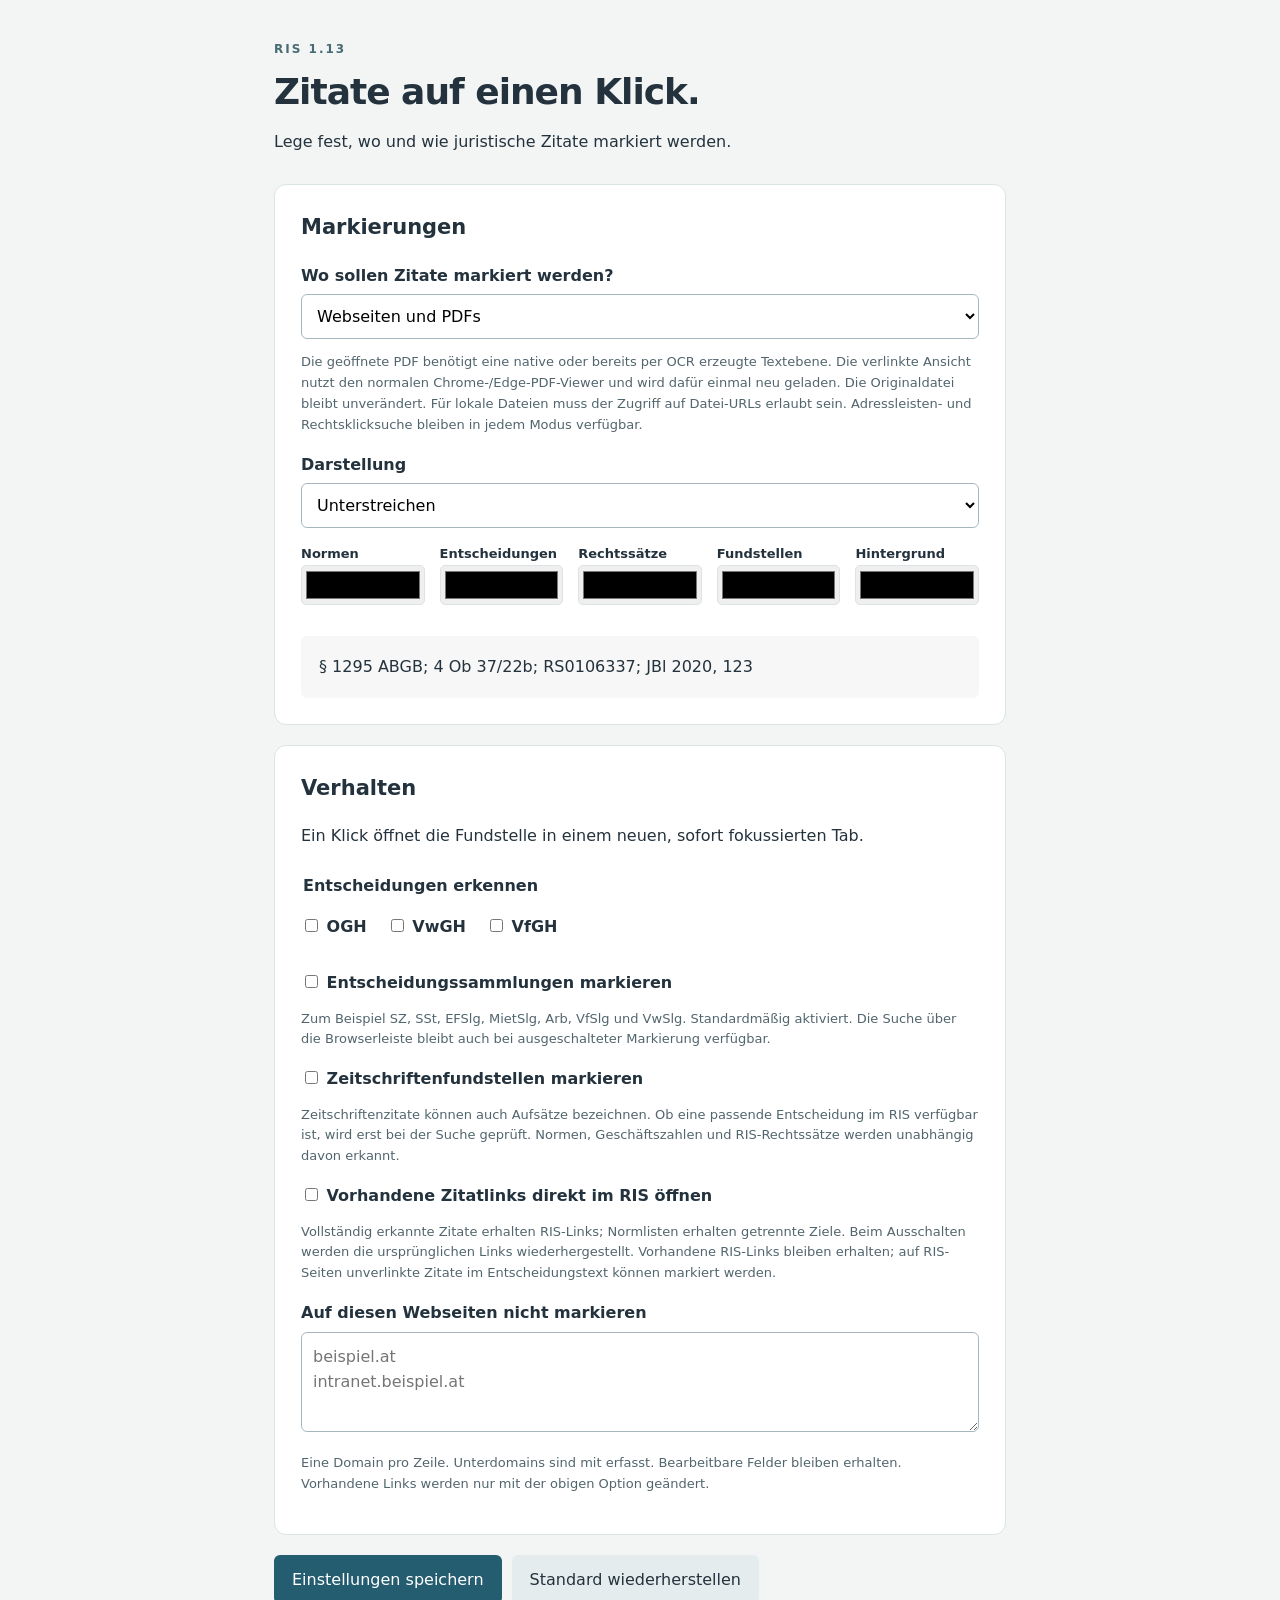
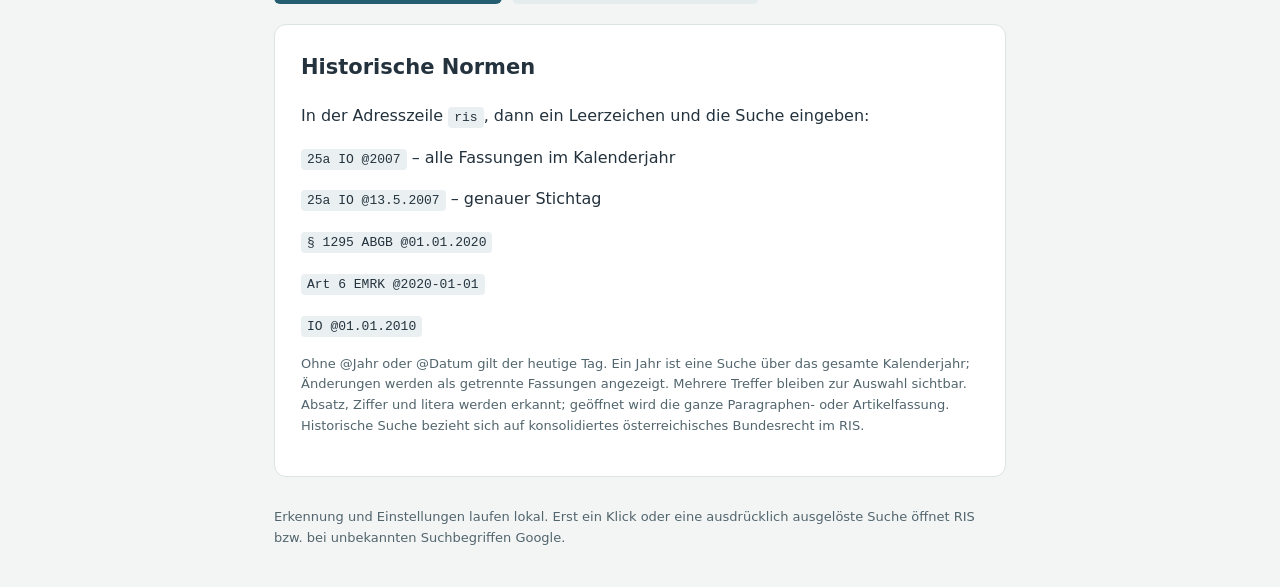
==== options.html @ 56ff08a6 "Veröffentliche RIS-Direkt-Suche 1.13 mit ZIP und Installationsanleitung" ====
<!doctype html><html lang="de"><head><meta charset="utf-8"><meta name="viewport" content="width=device-width,initial-scale=1"><title>RIS – Einstellungen</title><link rel="stylesheet" href="ui.css"></head>
<body><main><header><p class="eyebrow">RIS 1.13</p><h1>Zitate auf einen Klick.</h1><p>Lege fest, wo und wie juristische Zitate markiert werden.</p></header>
<form id="settings"><section><h2>Markierungen</h2><label for="mode">Wo sollen Zitate markiert werden?</label><select id="mode" name="mode"><option value="both">Webseiten und PDFs</option><option value="web">Nur Webseiten</option><option value="pdf">Nur PDFs</option><option value="off">Ganz aus</option></select>
<p class="hint">Die geöffnete PDF benötigt eine native oder bereits per OCR erzeugte Textebene. Die verlinkte Ansicht nutzt den normalen Chrome-/Edge-PDF-Viewer und wird dafür einmal neu geladen. Die Originaldatei bleibt unverändert. Für lokale Dateien muss der Zugriff auf Datei-URLs erlaubt sein. Adressleisten- und Rechtsklicksuche bleiben in jedem Modus verfügbar.</p>
<label for="style">Darstellung</label><select id="style" name="style"><option value="underline">Unterstreichen</option><option value="highlight">Text hervorheben</option><option value="both">Unterstreichen und hervorheben</option></select>
<div class="colors"><label>Normen<input type="color" name="normColor" id="normColor"></label><label>Entscheidungen<input type="color" name="caseColor" id="caseColor"></label><label>Rechtssätze<input type="color" name="rsColor" id="rsColor"></label><label>Fundstellen<input type="color" name="fundstelleColor" id="fundstelleColor"></label><label>Hintergrund<input type="color" name="highlightColor" id="highlightColor"></label></div>
<div class="preview" aria-label="Vorschau"><span data-type="norm">§ 1295 ABGB</span>; <span data-type="case">4 Ob 37/22b</span>; <span data-type="rs">RS0106337</span>; <span data-type="fundstelle">JBl 2020, 123</span></div></section>
<section><h2>Verhalten</h2><p>Ein Klick öffnet die Fundstelle in einem neuen, sofort fokussierten Tab.</p><fieldset><legend>Entscheidungen erkennen</legend><label><input type="checkbox" name="court" value="OGH"> OGH</label><label><input type="checkbox" name="court" value="VwGH"> VwGH</label><label><input type="checkbox" name="court" value="VfGH"> VfGH</label></fieldset>
<label><input type="checkbox" name="markCollections" id="markCollections"> Entscheidungssammlungen markieren</label><p class="hint">Zum Beispiel SZ, SSt, EFSlg, MietSlg, Arb, VfSlg und VwSlg. Standardmäßig aktiviert. Die Suche über die Browserleiste bleibt auch bei ausgeschalteter Markierung verfügbar.</p><label><input type="checkbox" name="markFundstellen" id="markFundstellen"> Zeitschriftenfundstellen markieren</label><p class="hint">Zeitschriftenzitate können auch Aufsätze bezeichnen. Ob eine passende Entscheidung im RIS verfügbar ist, wird erst bei der Suche geprüft. Normen, Geschäftszahlen und RIS-Rechtssätze werden unabhängig davon erkannt.</p><label><input type="checkbox" name="existingLinks" id="existingLinks"> Vorhandene Zitatlinks direkt im RIS öffnen</label><p class="hint">Vollständig erkannte Zitate erhalten RIS-Links; Normlisten erhalten getrennte Ziele. Beim Ausschalten werden die ursprünglichen Links wiederhergestellt. Vorhandene RIS-Links bleiben erhalten; auf RIS-Seiten unverlinkte Zitate im Entscheidungstext können markiert werden.</p><label for="excludedSites">Auf diesen Webseiten nicht markieren</label><textarea id="excludedSites" rows="3" placeholder="beispiel.at&#10;intranet.beispiel.at"></textarea><p class="hint">Eine Domain pro Zeile. Unterdomains sind mit erfasst. Bearbeitbare Felder bleiben erhalten. Vorhandene Links werden nur mit der obigen Option geändert.</p></section>
<div class="actions"><button type="submit">Einstellungen speichern</button><button type="button" id="reset" class="secondary">Standard wiederherstellen</button><span id="status" role="status" aria-live="polite"></span></div></form>
<section><h2>Historische Normen</h2><p>In der Adresszeile <code>ris</code>, dann ein Leerzeichen und die Suche eingeben:</p><p><code>25a IO @2007</code> – alle Fassungen im Kalenderjahr</p><p><code>25a IO @13.5.2007</code> – genauer Stichtag</p><p><code>§ 1295 ABGB @01.01.2020</code></p><p><code>Art 6 EMRK @2020-01-01</code></p><p><code>IO @01.01.2010</code></p><p class="hint">Ohne @Jahr oder @Datum gilt der heutige Tag. Ein Jahr ist eine Suche über das gesamte Kalenderjahr; Änderungen werden als getrennte Fassungen angezeigt. Mehrere Treffer bleiben zur Auswahl sichtbar. Absatz, Ziffer und litera werden erkannt; geöffnet wird die ganze Paragraphen- oder Artikelfassung. Historische Suche bezieht sich auf konsolidiertes österreichisches Bundesrecht im RIS.</p></section>
<footer>Erkennung und Einstellungen laufen lokal. Erst ein Klick oder eine ausdrücklich ausgelöste Suche öffnet RIS bzw. bei unbekannten Suchbegriffen Google.</footer></main><script src="settings.js"></script><script src="options.js"></script></body></html>
---- ui.css ----
:root{font-family:system-ui,-apple-system,"Segoe UI",sans-serif;color:#23323d;background:#f3f5f5;line-height:1.6;color-scheme:light}*{box-sizing:border-box}body{margin:0}main{max-width:780px;margin:40px auto;padding:0 24px}header{margin-bottom:30px}h1{font-size:36px;line-height:1.15;letter-spacing:-1px;margin:12px 0}h2{font-size:21px;margin:0 0 18px}.eyebrow{font-size:12px;font-weight:700;letter-spacing:2px;color:#486a73}section{padding:26px;border:1px solid #dce3e5;background:white;border-radius:12px;margin:20px 0}label{display:block;font-weight:600;margin:16px 0 6px}select,textarea{width:100%;padding:11px;border:1px solid #a6b8bf;border-radius:6px;background:white;font:inherit}input[type=color]{display:block;width:100%;height:40px;border:1px solid #dce3e5;border-radius:5px;cursor:pointer}.colors{display:grid;grid-template-columns:repeat(5,1fr);gap:15px}.colors label{font-size:13px}.hint,footer{font-size:13px;color:#52656d}fieldset{border:0;padding:0;margin:24px 0}fieldset label{display:inline-block;margin-right:20px}legend{font-weight:600}.preview{padding:18px;background:#f6f7f6;border-radius:6px;margin-top:25px}.actions{display:flex;flex-wrap:wrap;gap:10px;align-items:center}button,.button{font:inherit;border:0;border-radius:6px;background:#245c70;color:white;padding:12px 18px;cursor:pointer;text-decoration:none;display:inline-block}.secondary{background:#e5ecee;color:#23323d}code{background:#eaf0f2;padding:3px 6px;border-radius:4px}footer{margin:30px 0}.popup{min-width:320px;max-width:360px;padding:20px}.popup h1{font-size:22px;letter-spacing:0}.popup select{margin:10px 0}.popup .button{display:block;text-align:center;margin-top:14px}#status{font-size:13px}@media(max-width:600px){main{margin:20px auto;padding:0 15px}section{padding:18px}.colors{grid-template-columns:repeat(2,1fr)}h1{font-size:30px}}
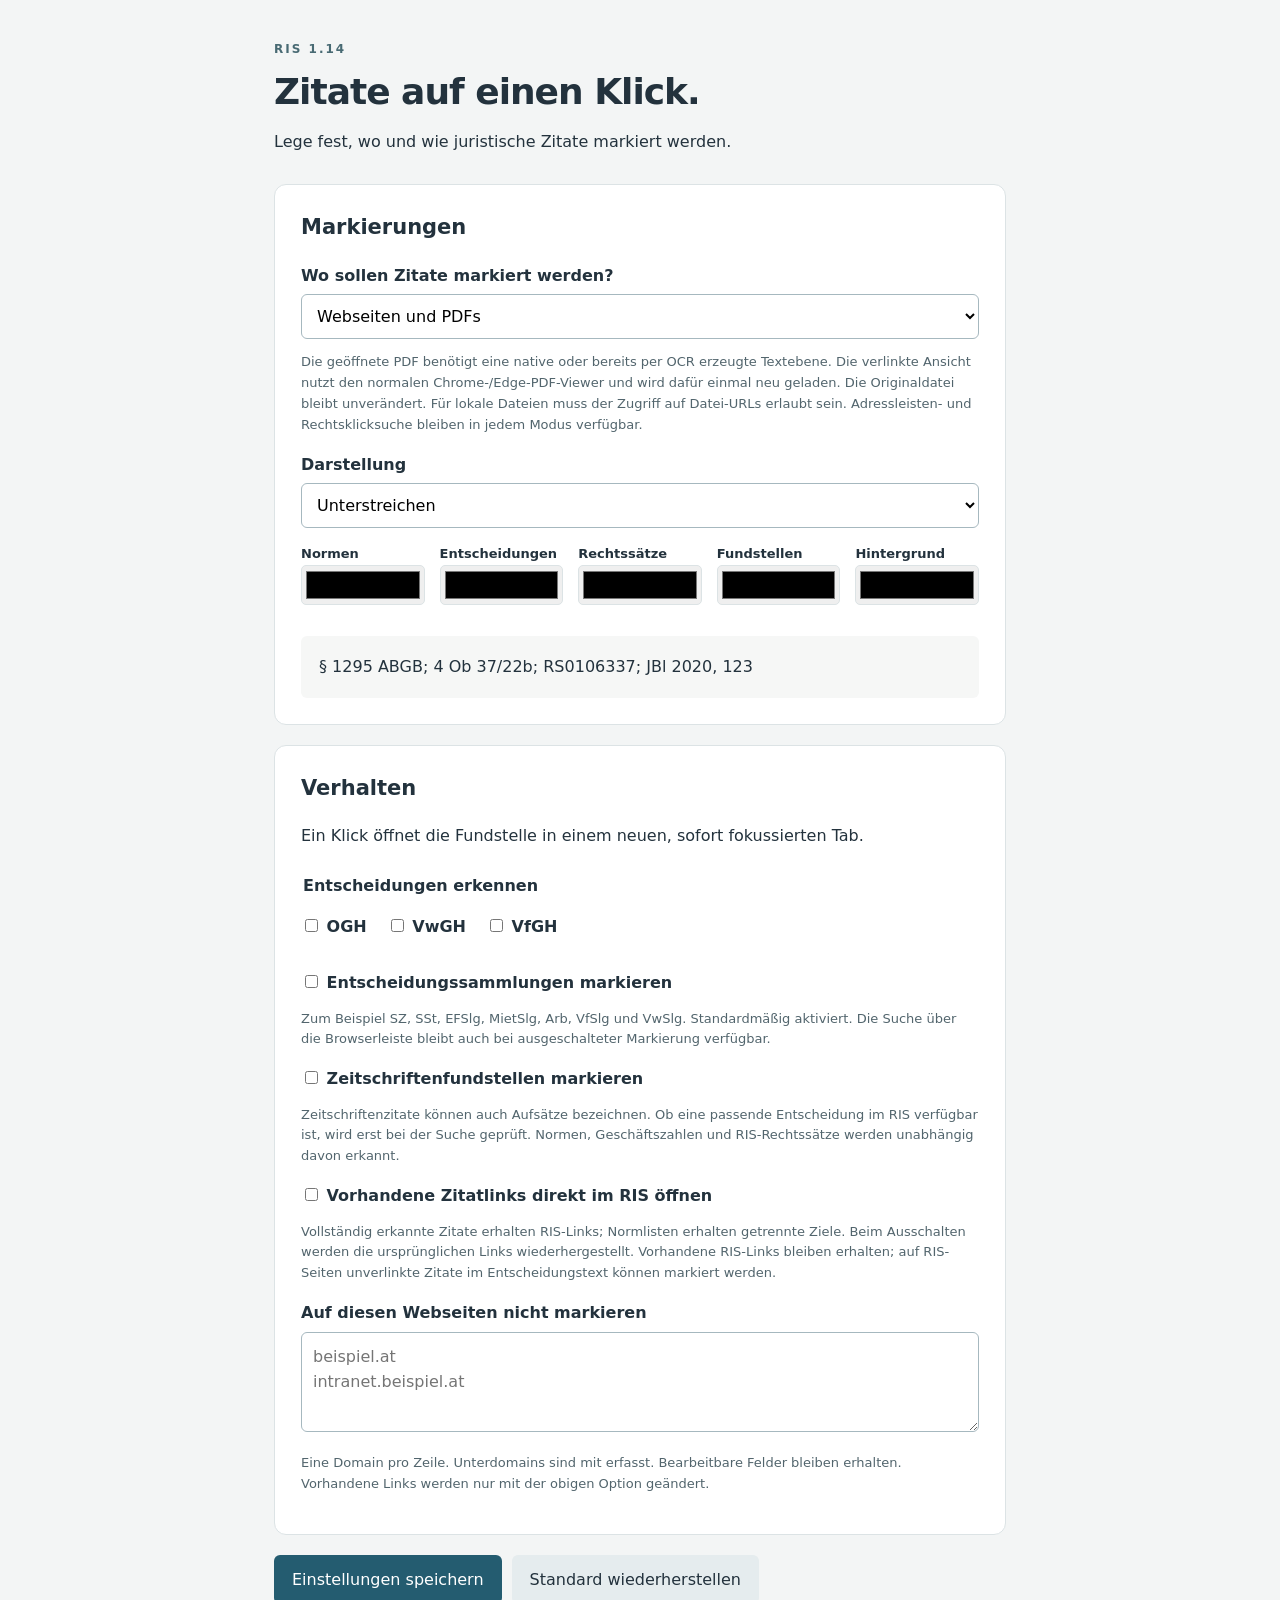
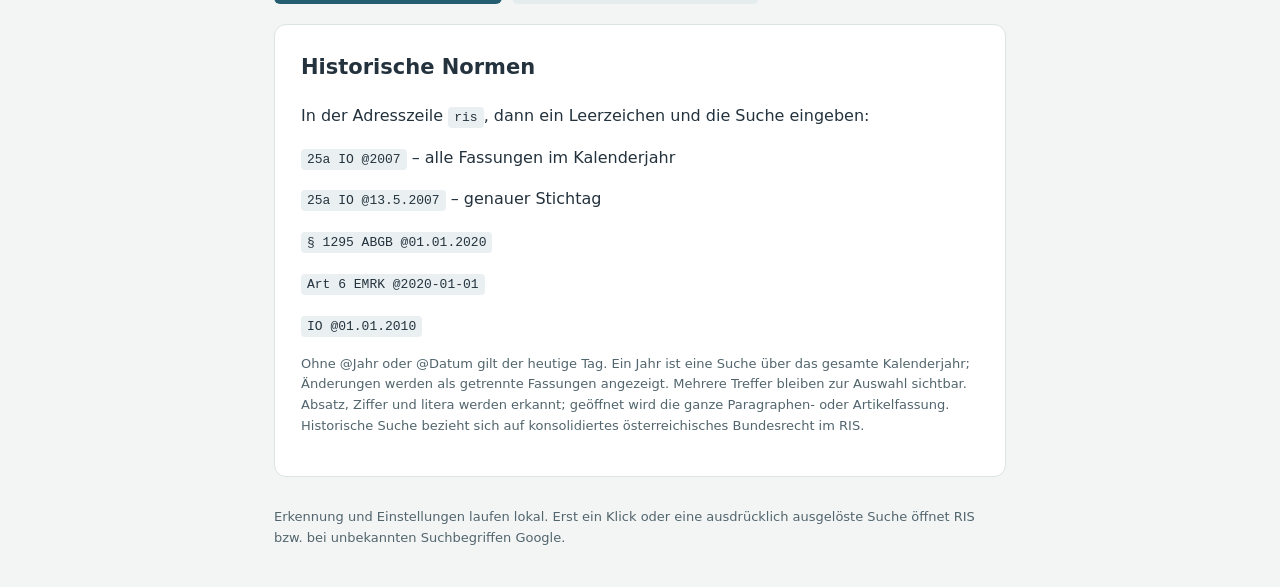
==== commit 0bbdd4e4: "Veröffentliche RIS-Direkt-Suche 1.14: deutlich geringere Last im Browser Gesetzesdaten und Namensver" ====
--- a/options.html
+++ b/options.html
@@ -1,12 +1,12 @@
-<!doctype html><html lang="de"><head><meta charset="utf-8"><meta name="viewport" content="width=device-width,initial-scale=1"><title>RIS – Einstellungen</title><link rel="stylesheet" href="ui.css"></head>
-<body><main><header><p class="eyebrow">RIS 1.13</p><h1>Zitate auf einen Klick.</h1><p>Lege fest, wo und wie juristische Zitate markiert werden.</p></header>
-<form id="settings"><section><h2>Markierungen</h2><label for="mode">Wo sollen Zitate markiert werden?</label><select id="mode" name="mode"><option value="both">Webseiten und PDFs</option><option value="web">Nur Webseiten</option><option value="pdf">Nur PDFs</option><option value="off">Ganz aus</option></select>
-<p class="hint">Die geöffnete PDF benötigt eine native oder bereits per OCR erzeugte Textebene. Die verlinkte Ansicht nutzt den normalen Chrome-/Edge-PDF-Viewer und wird dafür einmal neu geladen. Die Originaldatei bleibt unverändert. Für lokale Dateien muss der Zugriff auf Datei-URLs erlaubt sein. Adressleisten- und Rechtsklicksuche bleiben in jedem Modus verfügbar.</p>
-<label for="style">Darstellung</label><select id="style" name="style"><option value="underline">Unterstreichen</option><option value="highlight">Text hervorheben</option><option value="both">Unterstreichen und hervorheben</option></select>
-<div class="colors"><label>Normen<input type="color" name="normColor" id="normColor"></label><label>Entscheidungen<input type="color" name="caseColor" id="caseColor"></label><label>Rechtssätze<input type="color" name="rsColor" id="rsColor"></label><label>Fundstellen<input type="color" name="fundstelleColor" id="fundstelleColor"></label><label>Hintergrund<input type="color" name="highlightColor" id="highlightColor"></label></div>
-<div class="preview" aria-label="Vorschau"><span data-type="norm">§ 1295 ABGB</span>; <span data-type="case">4 Ob 37/22b</span>; <span data-type="rs">RS0106337</span>; <span data-type="fundstelle">JBl 2020, 123</span></div></section>
-<section><h2>Verhalten</h2><p>Ein Klick öffnet die Fundstelle in einem neuen, sofort fokussierten Tab.</p><fieldset><legend>Entscheidungen erkennen</legend><label><input type="checkbox" name="court" value="OGH"> OGH</label><label><input type="checkbox" name="court" value="VwGH"> VwGH</label><label><input type="checkbox" name="court" value="VfGH"> VfGH</label></fieldset>
-<label><input type="checkbox" name="markCollections" id="markCollections"> Entscheidungssammlungen markieren</label><p class="hint">Zum Beispiel SZ, SSt, EFSlg, MietSlg, Arb, VfSlg und VwSlg. Standardmäßig aktiviert. Die Suche über die Browserleiste bleibt auch bei ausgeschalteter Markierung verfügbar.</p><label><input type="checkbox" name="markFundstellen" id="markFundstellen"> Zeitschriftenfundstellen markieren</label><p class="hint">Zeitschriftenzitate können auch Aufsätze bezeichnen. Ob eine passende Entscheidung im RIS verfügbar ist, wird erst bei der Suche geprüft. Normen, Geschäftszahlen und RIS-Rechtssätze werden unabhängig davon erkannt.</p><label><input type="checkbox" name="existingLinks" id="existingLinks"> Vorhandene Zitatlinks direkt im RIS öffnen</label><p class="hint">Vollständig erkannte Zitate erhalten RIS-Links; Normlisten erhalten getrennte Ziele. Beim Ausschalten werden die ursprünglichen Links wiederhergestellt. Vorhandene RIS-Links bleiben erhalten; auf RIS-Seiten unverlinkte Zitate im Entscheidungstext können markiert werden.</p><label for="excludedSites">Auf diesen Webseiten nicht markieren</label><textarea id="excludedSites" rows="3" placeholder="beispiel.at&#10;intranet.beispiel.at"></textarea><p class="hint">Eine Domain pro Zeile. Unterdomains sind mit erfasst. Bearbeitbare Felder bleiben erhalten. Vorhandene Links werden nur mit der obigen Option geändert.</p></section>
-<div class="actions"><button type="submit">Einstellungen speichern</button><button type="button" id="reset" class="secondary">Standard wiederherstellen</button><span id="status" role="status" aria-live="polite"></span></div></form>
-<section><h2>Historische Normen</h2><p>In der Adresszeile <code>ris</code>, dann ein Leerzeichen und die Suche eingeben:</p><p><code>25a IO @2007</code> – alle Fassungen im Kalenderjahr</p><p><code>25a IO @13.5.2007</code> – genauer Stichtag</p><p><code>§ 1295 ABGB @01.01.2020</code></p><p><code>Art 6 EMRK @2020-01-01</code></p><p><code>IO @01.01.2010</code></p><p class="hint">Ohne @Jahr oder @Datum gilt der heutige Tag. Ein Jahr ist eine Suche über das gesamte Kalenderjahr; Änderungen werden als getrennte Fassungen angezeigt. Mehrere Treffer bleiben zur Auswahl sichtbar. Absatz, Ziffer und litera werden erkannt; geöffnet wird die ganze Paragraphen- oder Artikelfassung. Historische Suche bezieht sich auf konsolidiertes österreichisches Bundesrecht im RIS.</p></section>
-<footer>Erkennung und Einstellungen laufen lokal. Erst ein Klick oder eine ausdrücklich ausgelöste Suche öffnet RIS bzw. bei unbekannten Suchbegriffen Google.</footer></main><script src="settings.js"></script><script src="options.js"></script></body></html>
+<!doctype html><html lang="de"><head><meta charset="utf-8"><meta name="viewport" content="width=device-width,initial-scale=1"><title>RIS – Einstellungen</title><link rel="stylesheet" href="ui.css"></head>
+<body><main><header><p class="eyebrow">RIS 1.14</p><h1>Zitate auf einen Klick.</h1><p>Lege fest, wo und wie juristische Zitate markiert werden.</p></header>
+<form id="settings"><section><h2>Markierungen</h2><label for="mode">Wo sollen Zitate markiert werden?</label><select id="mode" name="mode"><option value="both">Webseiten und PDFs</option><option value="web">Nur Webseiten</option><option value="pdf">Nur PDFs</option><option value="off">Ganz aus</option></select>
+<p class="hint">Die geöffnete PDF benötigt eine native oder bereits per OCR erzeugte Textebene. Die verlinkte Ansicht nutzt den normalen Chrome-/Edge-PDF-Viewer und wird dafür einmal neu geladen. Die Originaldatei bleibt unverändert. Für lokale Dateien muss der Zugriff auf Datei-URLs erlaubt sein. Adressleisten- und Rechtsklicksuche bleiben in jedem Modus verfügbar.</p>
+<label for="style">Darstellung</label><select id="style" name="style"><option value="underline">Unterstreichen</option><option value="highlight">Text hervorheben</option><option value="both">Unterstreichen und hervorheben</option></select>
+<div class="colors"><label>Normen<input type="color" name="normColor" id="normColor"></label><label>Entscheidungen<input type="color" name="caseColor" id="caseColor"></label><label>Rechtssätze<input type="color" name="rsColor" id="rsColor"></label><label>Fundstellen<input type="color" name="fundstelleColor" id="fundstelleColor"></label><label>Hintergrund<input type="color" name="highlightColor" id="highlightColor"></label></div>
+<div class="preview" aria-label="Vorschau"><span data-type="norm">§ 1295 ABGB</span>; <span data-type="case">4 Ob 37/22b</span>; <span data-type="rs">RS0106337</span>; <span data-type="fundstelle">JBl 2020, 123</span></div></section>
+<section><h2>Verhalten</h2><p>Ein Klick öffnet die Fundstelle in einem neuen, sofort fokussierten Tab.</p><fieldset><legend>Entscheidungen erkennen</legend><label><input type="checkbox" name="court" value="OGH"> OGH</label><label><input type="checkbox" name="court" value="VwGH"> VwGH</label><label><input type="checkbox" name="court" value="VfGH"> VfGH</label></fieldset>
+<label><input type="checkbox" name="markCollections" id="markCollections"> Entscheidungssammlungen markieren</label><p class="hint">Zum Beispiel SZ, SSt, EFSlg, MietSlg, Arb, VfSlg und VwSlg. Standardmäßig aktiviert. Die Suche über die Browserleiste bleibt auch bei ausgeschalteter Markierung verfügbar.</p><label><input type="checkbox" name="markFundstellen" id="markFundstellen"> Zeitschriftenfundstellen markieren</label><p class="hint">Zeitschriftenzitate können auch Aufsätze bezeichnen. Ob eine passende Entscheidung im RIS verfügbar ist, wird erst bei der Suche geprüft. Normen, Geschäftszahlen und RIS-Rechtssätze werden unabhängig davon erkannt.</p><label><input type="checkbox" name="existingLinks" id="existingLinks"> Vorhandene Zitatlinks direkt im RIS öffnen</label><p class="hint">Vollständig erkannte Zitate erhalten RIS-Links; Normlisten erhalten getrennte Ziele. Beim Ausschalten werden die ursprünglichen Links wiederhergestellt. Vorhandene RIS-Links bleiben erhalten; auf RIS-Seiten unverlinkte Zitate im Entscheidungstext können markiert werden.</p><label for="excludedSites">Auf diesen Webseiten nicht markieren</label><textarea id="excludedSites" rows="3" placeholder="beispiel.at&#10;intranet.beispiel.at"></textarea><p class="hint">Eine Domain pro Zeile. Unterdomains sind mit erfasst. Bearbeitbare Felder bleiben erhalten. Vorhandene Links werden nur mit der obigen Option geändert.</p></section>
+<div class="actions"><button type="submit">Einstellungen speichern</button><button type="button" id="reset" class="secondary">Standard wiederherstellen</button><span id="status" role="status" aria-live="polite"></span></div></form>
+<section><h2>Historische Normen</h2><p>In der Adresszeile <code>ris</code>, dann ein Leerzeichen und die Suche eingeben:</p><p><code>25a IO @2007</code> – alle Fassungen im Kalenderjahr</p><p><code>25a IO @13.5.2007</code> – genauer Stichtag</p><p><code>§ 1295 ABGB @01.01.2020</code></p><p><code>Art 6 EMRK @2020-01-01</code></p><p><code>IO @01.01.2010</code></p><p class="hint">Ohne @Jahr oder @Datum gilt der heutige Tag. Ein Jahr ist eine Suche über das gesamte Kalenderjahr; Änderungen werden als getrennte Fassungen angezeigt. Mehrere Treffer bleiben zur Auswahl sichtbar. Absatz, Ziffer und litera werden erkannt; geöffnet wird die ganze Paragraphen- oder Artikelfassung. Historische Suche bezieht sich auf konsolidiertes österreichisches Bundesrecht im RIS.</p></section>
+<footer>Erkennung und Einstellungen laufen lokal. Erst ein Klick oder eine ausdrücklich ausgelöste Suche öffnet RIS bzw. bei unbekannten Suchbegriffen Google.</footer></main><script src="settings.js"></script><script src="options.js"></script></body></html>
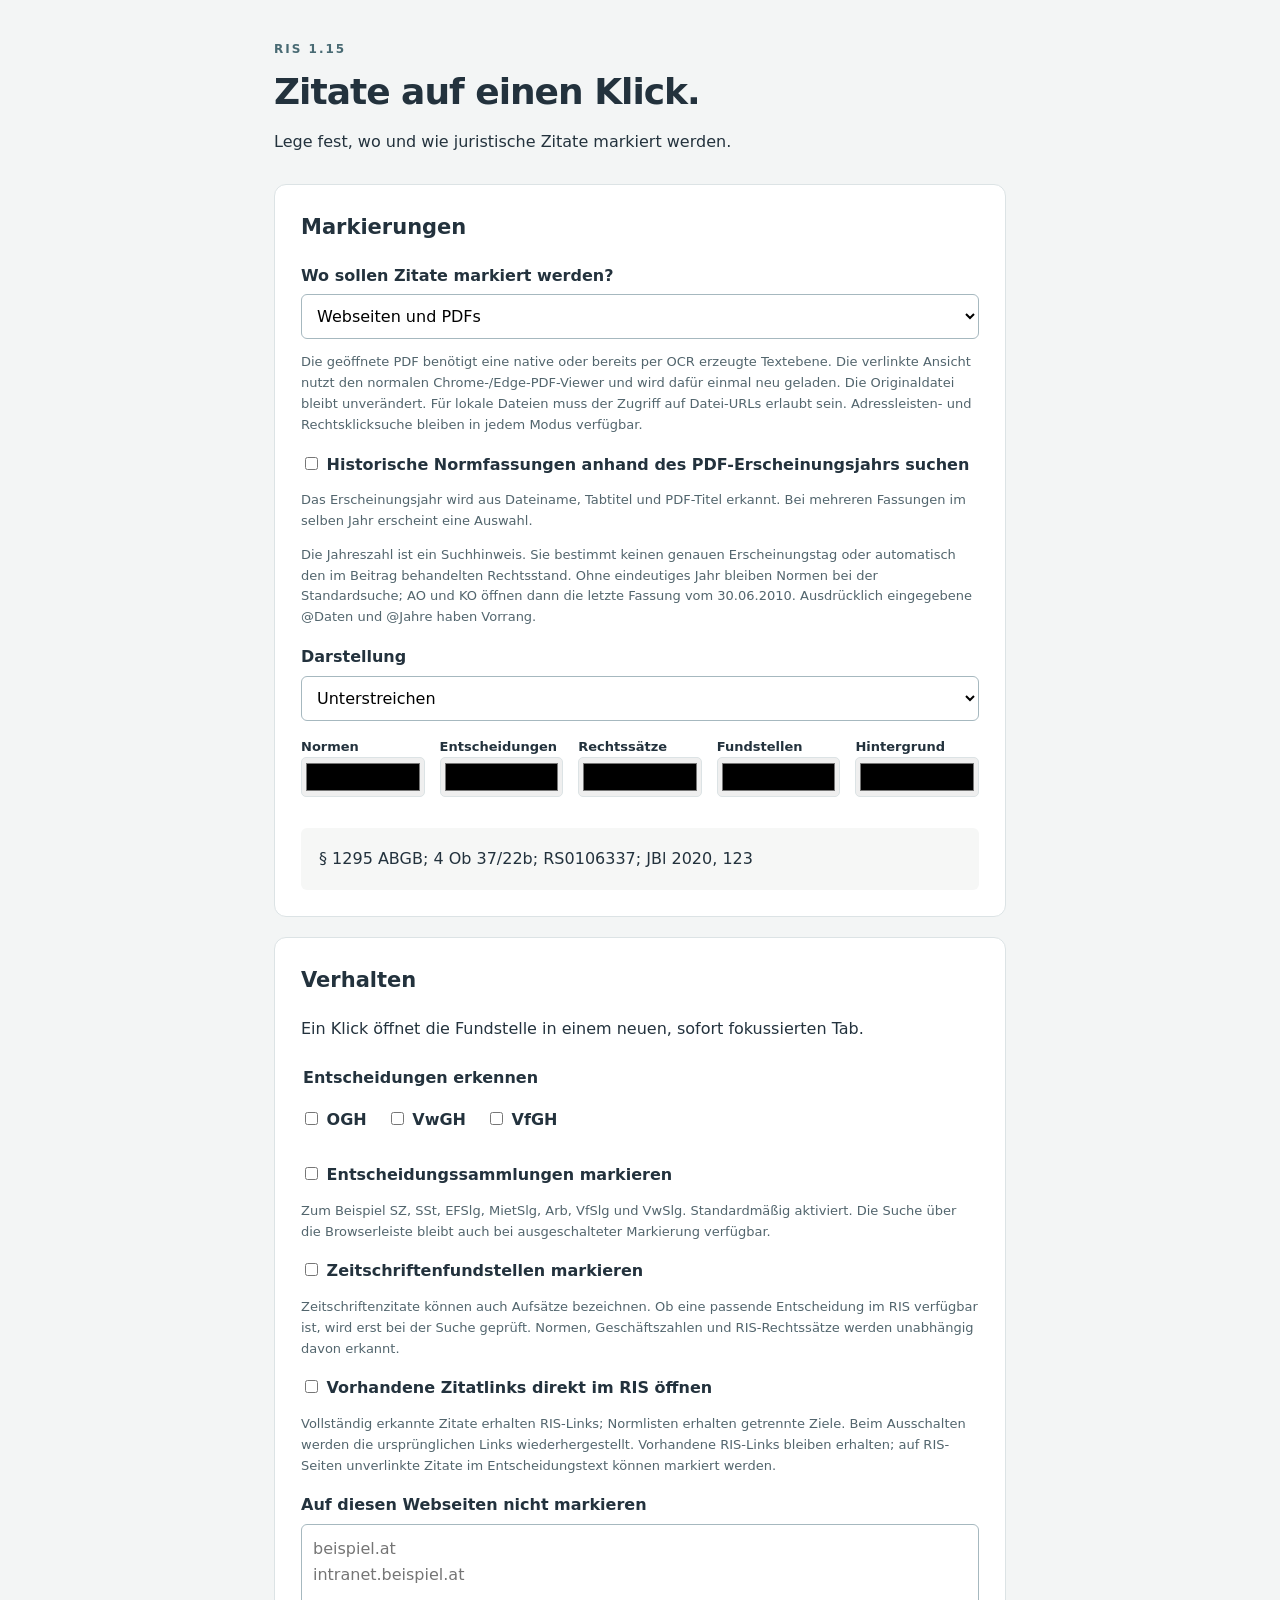
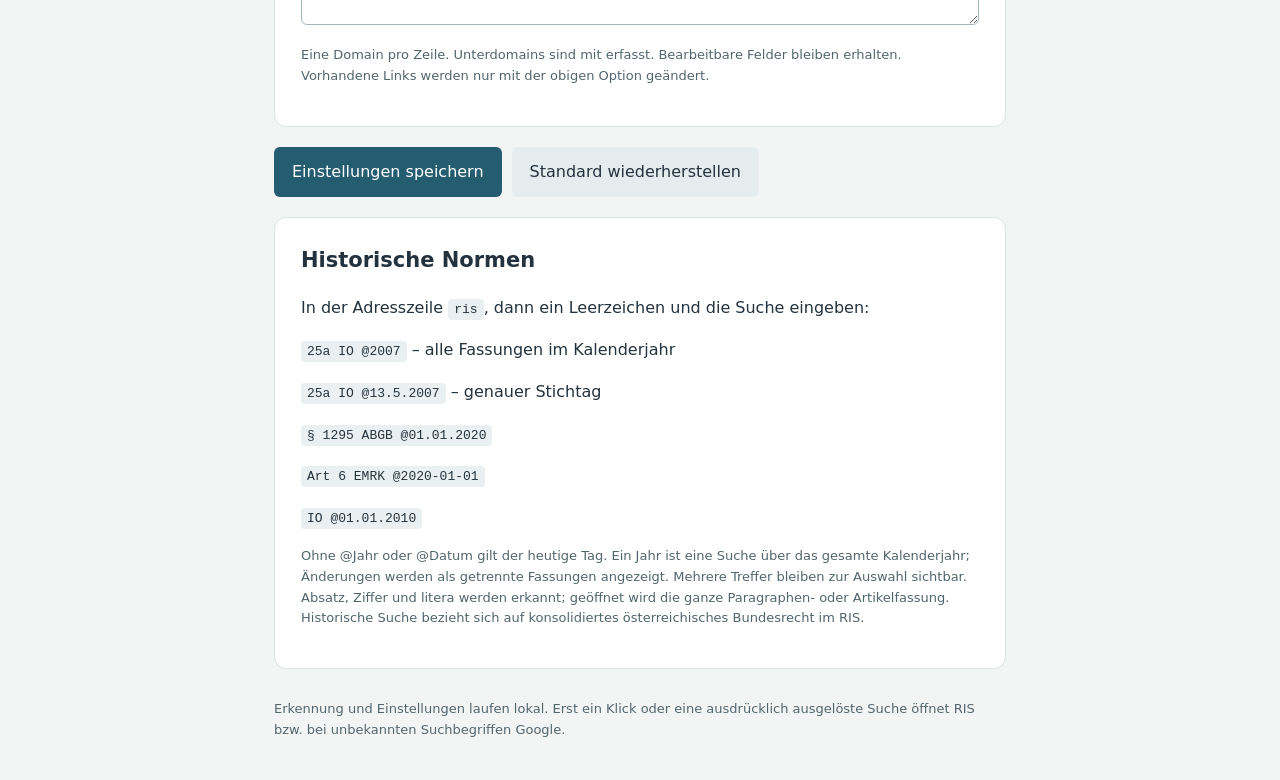
==== commit 64099b96: "Veröffentliche RIS-Direkt-Suche 1.15 - Markierung auf Webseiten und in PDFs standardmäßig ausgeschal" ====
--- a/options.html
+++ b/options.html
@@ -1,8 +1,8 @@
 <!doctype html><html lang="de"><head><meta charset="utf-8"><meta name="viewport" content="width=device-width,initial-scale=1"><title>RIS – Einstellungen</title><link rel="stylesheet" href="ui.css"></head>
-<body><main><header><p class="eyebrow">RIS 1.14</p><h1>Zitate auf einen Klick.</h1><p>Lege fest, wo und wie juristische Zitate markiert werden.</p></header>
+<body><main><header><p class="eyebrow">RIS 1.15</p><h1>Zitate auf einen Klick.</h1><p>Lege fest, wo und wie juristische Zitate markiert werden.</p></header>
 <form id="settings"><section><h2>Markierungen</h2><label for="mode">Wo sollen Zitate markiert werden?</label><select id="mode" name="mode"><option value="both">Webseiten und PDFs</option><option value="web">Nur Webseiten</option><option value="pdf">Nur PDFs</option><option value="off">Ganz aus</option></select>
 <p class="hint">Die geöffnete PDF benötigt eine native oder bereits per OCR erzeugte Textebene. Die verlinkte Ansicht nutzt den normalen Chrome-/Edge-PDF-Viewer und wird dafür einmal neu geladen. Die Originaldatei bleibt unverändert. Für lokale Dateien muss der Zugriff auf Datei-URLs erlaubt sein. Adressleisten- und Rechtsklicksuche bleiben in jedem Modus verfügbar.</p>
-<label for="style">Darstellung</label><select id="style" name="style"><option value="underline">Unterstreichen</option><option value="highlight">Text hervorheben</option><option value="both">Unterstreichen und hervorheben</option></select>
+<label><input type="checkbox" id="pdfHistoricalYear" name="pdfHistoricalYear"> Historische Normfassungen anhand des PDF-Erscheinungsjahrs suchen</label><p class="hint" id="pdf-year" role="status">Das Erscheinungsjahr wird aus Dateiname, Tabtitel und PDF-Titel erkannt. Bei mehreren Fassungen im selben Jahr erscheint eine Auswahl.</p><p class="hint">Die Jahreszahl ist ein Suchhinweis. Sie bestimmt keinen genauen Erscheinungstag oder automatisch den im Beitrag behandelten Rechtsstand. Ohne eindeutiges Jahr bleiben Normen bei der Standardsuche; AO und KO öffnen dann die letzte Fassung vom 30.06.2010. Ausdrücklich eingegebene @Daten und @Jahre haben Vorrang.</p><label for="style">Darstellung</label><select id="style" name="style"><option value="underline">Unterstreichen</option><option value="highlight">Text hervorheben</option><option value="both">Unterstreichen und hervorheben</option></select>
 <div class="colors"><label>Normen<input type="color" name="normColor" id="normColor"></label><label>Entscheidungen<input type="color" name="caseColor" id="caseColor"></label><label>Rechtssätze<input type="color" name="rsColor" id="rsColor"></label><label>Fundstellen<input type="color" name="fundstelleColor" id="fundstelleColor"></label><label>Hintergrund<input type="color" name="highlightColor" id="highlightColor"></label></div>
 <div class="preview" aria-label="Vorschau"><span data-type="norm">§ 1295 ABGB</span>; <span data-type="case">4 Ob 37/22b</span>; <span data-type="rs">RS0106337</span>; <span data-type="fundstelle">JBl 2020, 123</span></div></section>
 <section><h2>Verhalten</h2><p>Ein Klick öffnet die Fundstelle in einem neuen, sofort fokussierten Tab.</p><fieldset><legend>Entscheidungen erkennen</legend><label><input type="checkbox" name="court" value="OGH"> OGH</label><label><input type="checkbox" name="court" value="VwGH"> VwGH</label><label><input type="checkbox" name="court" value="VfGH"> VfGH</label></fieldset>
